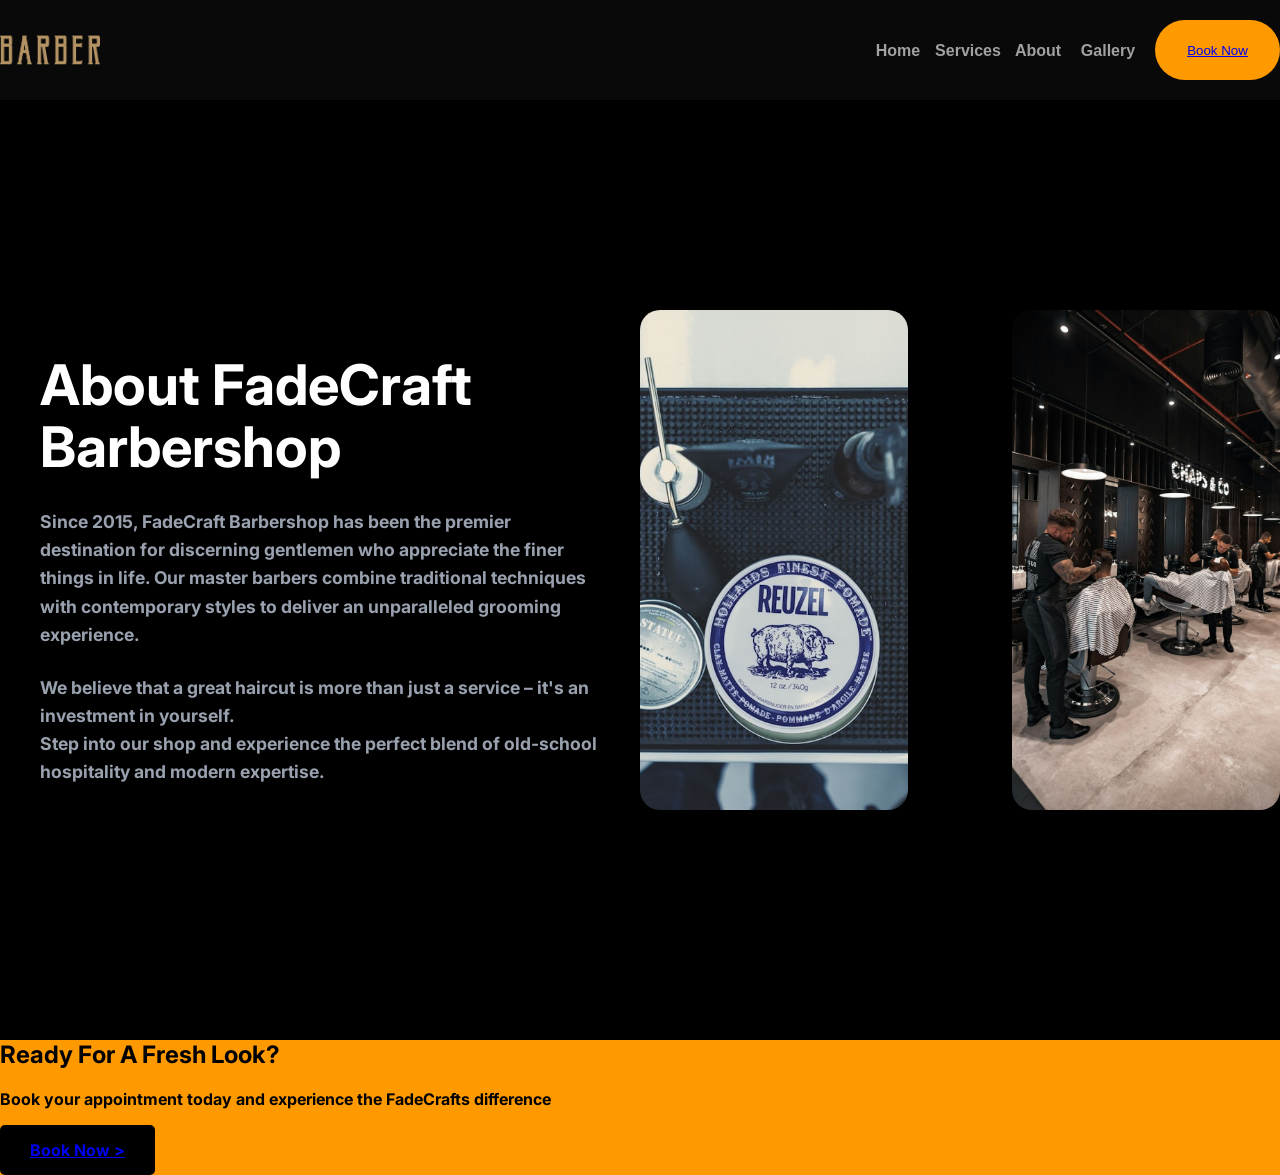
==== Assets/About us.html @ 723d3716 "finalgallerystyles" ====
<!doctype html>
<html lang="en">
  <head>
    <meta charset="UTF-8" />
    <meta name="viewport" content="width=device-width, initial-scale=1.0" />
    <title>About Us</title>
    <link rel="preconnect" href="https://fonts.googleapis.com" />
    <link rel="preconnect" href="https://fonts.gstatic.com" crossorigin />
    <link
      href="https://fonts.googleapis.com/css2?family=Inter:ital,opsz,wght@0,14..32,100..900;1,14..32,100..900&display=swap"
      rel="stylesheet"
    />
    <link rel="stylesheet" href="styles/Aboutus.css" />
    <link rel="stylesheet" href="styles/navstyles.css" />
  </head>
  <body>
    <div class="site-nav">
      <div class="left-column">
        <div class="logo">
          <img src="images/logo/logo-header.png" alt="logo" />
        </div>
      </div>
      <div class="center-column"></div>
      <div class="right-column">
        <div class="links__wrapper">
          <div class="nav-link"><a href="index.html">Home</a></div>
          <div class="nav-link"><a href="service.html">Services</a></div>
          <div class="nav-link"><a href="About us.html">About</a></div>
          <div class="nav-link"><a href="Gallery.html">Gallery</a></div>
        </div>
        <div class="contact-button">
          <div class="nav-link">
            <button><a href="contact us.html">Book Now</a></button>
          </div>
        </div>
      </div>
    </div>
      <section class="about-hero">
        <div class="container">
          <div class="about-text">
              <h2>About FadeCraft Barbershop</h2>
            <p>
              Since 2015, FadeCraft Barbershop has been the premier destination
              for discerning gentlemen who appreciate the finer things in
              life.
              Our master barbers combine traditional techniques with
              contemporary styles to deliver an unparalleled grooming
              experience.
            </p>
            <p class="two">
              We believe that a great haircut is more than just a service – it's
              an investment in yourself.<br />
              Step into our shop and experience the perfect blend of old-school
              hospitality and modern expertise.
            </p>
          </div>
          <div class="about-images">
            <div class="image-wrapper offset-up">
                <img
                  src="images/about/photo-1656921350153-b6389adaad57.jpg"
                  alt="photo"
                />
              </div>
              <div class="image-wrapper offset-down">
                <img
                  src="images/about/photo-1759134198561-e2041049419c.jpg"
                  alt="photo"
                />
              </div>
            </div>
          </div>
      </section>
      <section class="secondary">
        <div class="h2">
          <h2 class="seco">Ready For A Fresh Look?</h2>
        </div>
        <div class="answer">
          <p>
            Book your appointment today and experience the FadeCrafts difference
          </p>
        </div>
        <div class="button">
          <a href="contact us.html">Book Now ></a>
        </div>
      </section>
    </div>
  </body>
</html>
---- Assets/styles/Aboutus.css ----
body {
  font-family: "Inter", sans-serif;
  font-optical-sizing: auto;
  font-weight: 700;
  font-style: normal;
  background-color: #000;
}
.about-hero{
  background-color: #000;
  padding: 100px 0;
  color: #fff;
  min-height: 80vh;
  display: flex;
  align-items: center;
}
.container{
  max-width: 1200px;
  margin: 0 auto;
  display: grid;
  grid-template-columns: 1fr 1fr;
  gap: 80px;
  padding: 0 40px;
  align-items: center;
}
.about-text h2{
  font-size: 3.5rem;
  line-height: 1.1;
  margin-bottom: 30px;
  color: #fff;
  text-transform: capitalize;
}
.about-text p {
  color: #99a1af;
  font-size: 1.1rem;
  line-height: 1.6;
  margin-bottom: 25px;
  text-align: left;
}
.about-images{
  display: flex;
  gap: 24px;
  align-items: center;
}
.image-wrapper{
  flex: 1;
  border-radius: 20px;
  overflow: hidden;
}
.image-wrapper img{
  width: 100%;
  height: 500px;
  object-fit: cover;
  display: block;
}
.offset-up{
  transform: translate(-40px);
}
.offset-down{
  transform: translate(40px);
}
.button {
  background-color: #000;
  color: #fff;
  padding: 15px 30px;
  text-decoration: none;
  font-weight: bold;
  border-radius: 5px;
  display: inline-block;
}
.secondary{
  background-color: #fe9a00;
  width: 100;
}
---- Assets/styles/navstyles.css ----
:root {
  --site-nav-height: 100px;
  --nav-gap: 1rem;
  --banner-height: 48px;
  --banner-height-v2: 40px;
  --full-height-with-banner: calc(100dvh - var(--banner-height));
}
body {
  margin: 0;
  padding-top: calc(var(--site-nav-height)+var(--nav-gap));
  height: 100%;
}
.site-nav {
  position: relative;
  top: calc(var(--spacing) * 0);
  margin: 0;
  padding: 0;
  left: 0;
  right: 0;
  width: 100vw;
  height: var(--site-nav-height);
  z-index: 1000;
  border: 0 solid;
  border-color: #fe9a00;
  border-bottom-style: var(--tw-border-style);
  border-bottom-width: 1px;
  z-index: 50;
  box-shadow: none;
  background-color: #090909;
  display: flex;
  align-items: center;
  justify-content: space-between;
  box-sizing: border-box;
}
.left-column {
  display: flex;
  align-items: center;
  gap: 8px;
}
.left-column > .logo img {
  width: 100px;
  height: auto;
  display: flex;
  align-items: flex-start;
  justify-content: flex-start;
  gap: 8px;
  max-width: 100%;
}
.site-nav > .center-column {
  display: flex;
  flex-direction: column;
  justify-content: center;
  align-items: center;
  gap: 20px;
  flex: 1;
}
.right-column {
  display: flex;
  align-items: center;
  justify-content: space-between;
  gap: 12px;
}
.right-column > .links__wrapper {
  display: flex;
  align-items: center;
  justify-content: space-between;
}
.links__wrapper > .nav-link {
  width: 70px;
  text-align: center;
}
.links__wrapper > .nav-link a {
  font-family: "Ubuntu Condensed", sans-serif;
  transition: 0.5s;
  text-decoration: none;
  color: #a1a1a1;
}
.links__wrapper > .nav-link a:hover {
  color: #cea135;
  letter-spacing: 2px;
}
.contact-button {
  display: flex;
  align-items: flex-end;
}
button {
  width: 125px;
  height: 60px;
  border: none;
  border-radius: 30px;
  font-family: "Ubuntu Condensed", sans-serif;
  transition: 0.5s;
  gap: 12px;
  background-color: oklch(76.9% 0.188 70.08);
  color: #090909;
  text-decoration: none;
}
button:hover {
  background-color: #cea135;
  color: #a1a1a1;
}
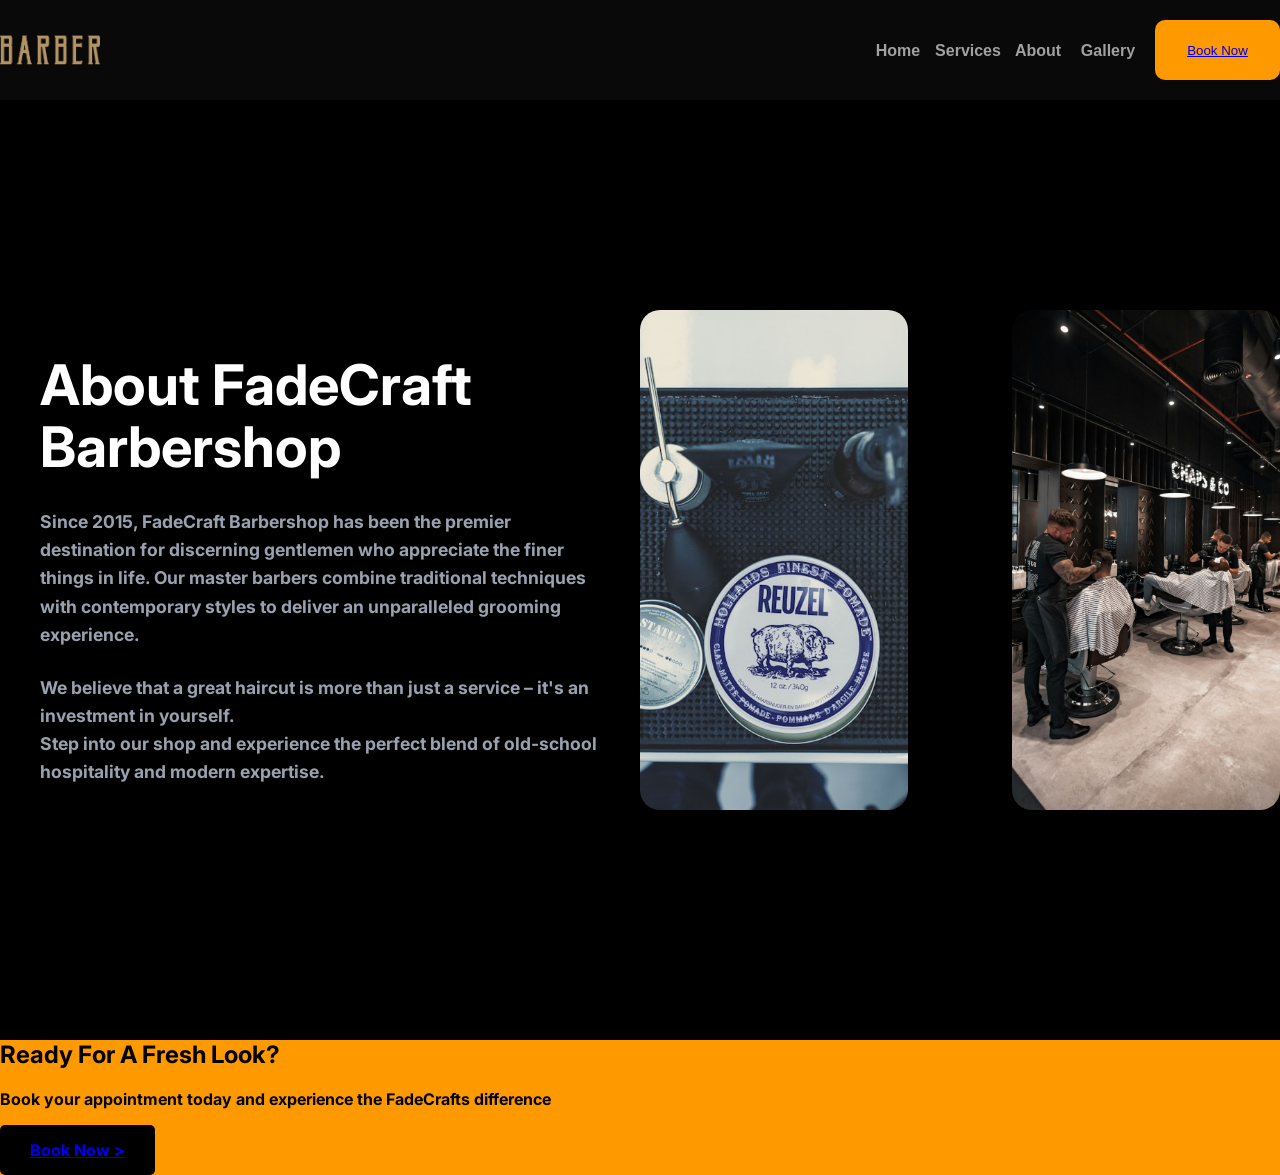
==== commit 889570e4: "contactsstyles3" ====
--- a/Assets/About us.html
+++ b/Assets/About us.html
@@ -30,7 +30,7 @@
         </div>
         <div class="contact-button">
           <div class="nav-link">
-            <button><a href="contact us.html">Book Now</a></button>
+             <button class="btn"><a href="contact us.html">Book Now</a></button>
           </div>
         </div>
       </div>
--- a/Assets/styles/navstyles.css
+++ b/Assets/styles/navstyles.css
@@ -83,11 +83,11 @@
   display: flex;
   align-items: flex-end;
 }
-button {
+.btn {
   width: 125px;
   height: 60px;
   border: none;
-  border-radius: 30px;
+  border-radius: 10px;
   font-family: "Ubuntu Condensed", sans-serif;
   transition: 0.5s;
   gap: 12px;
@@ -95,7 +95,7 @@
   color: #090909;
   text-decoration: none;
 }
-button:hover {
+.btn:hover {
   background-color: #cea135;
   color: #a1a1a1;
 }
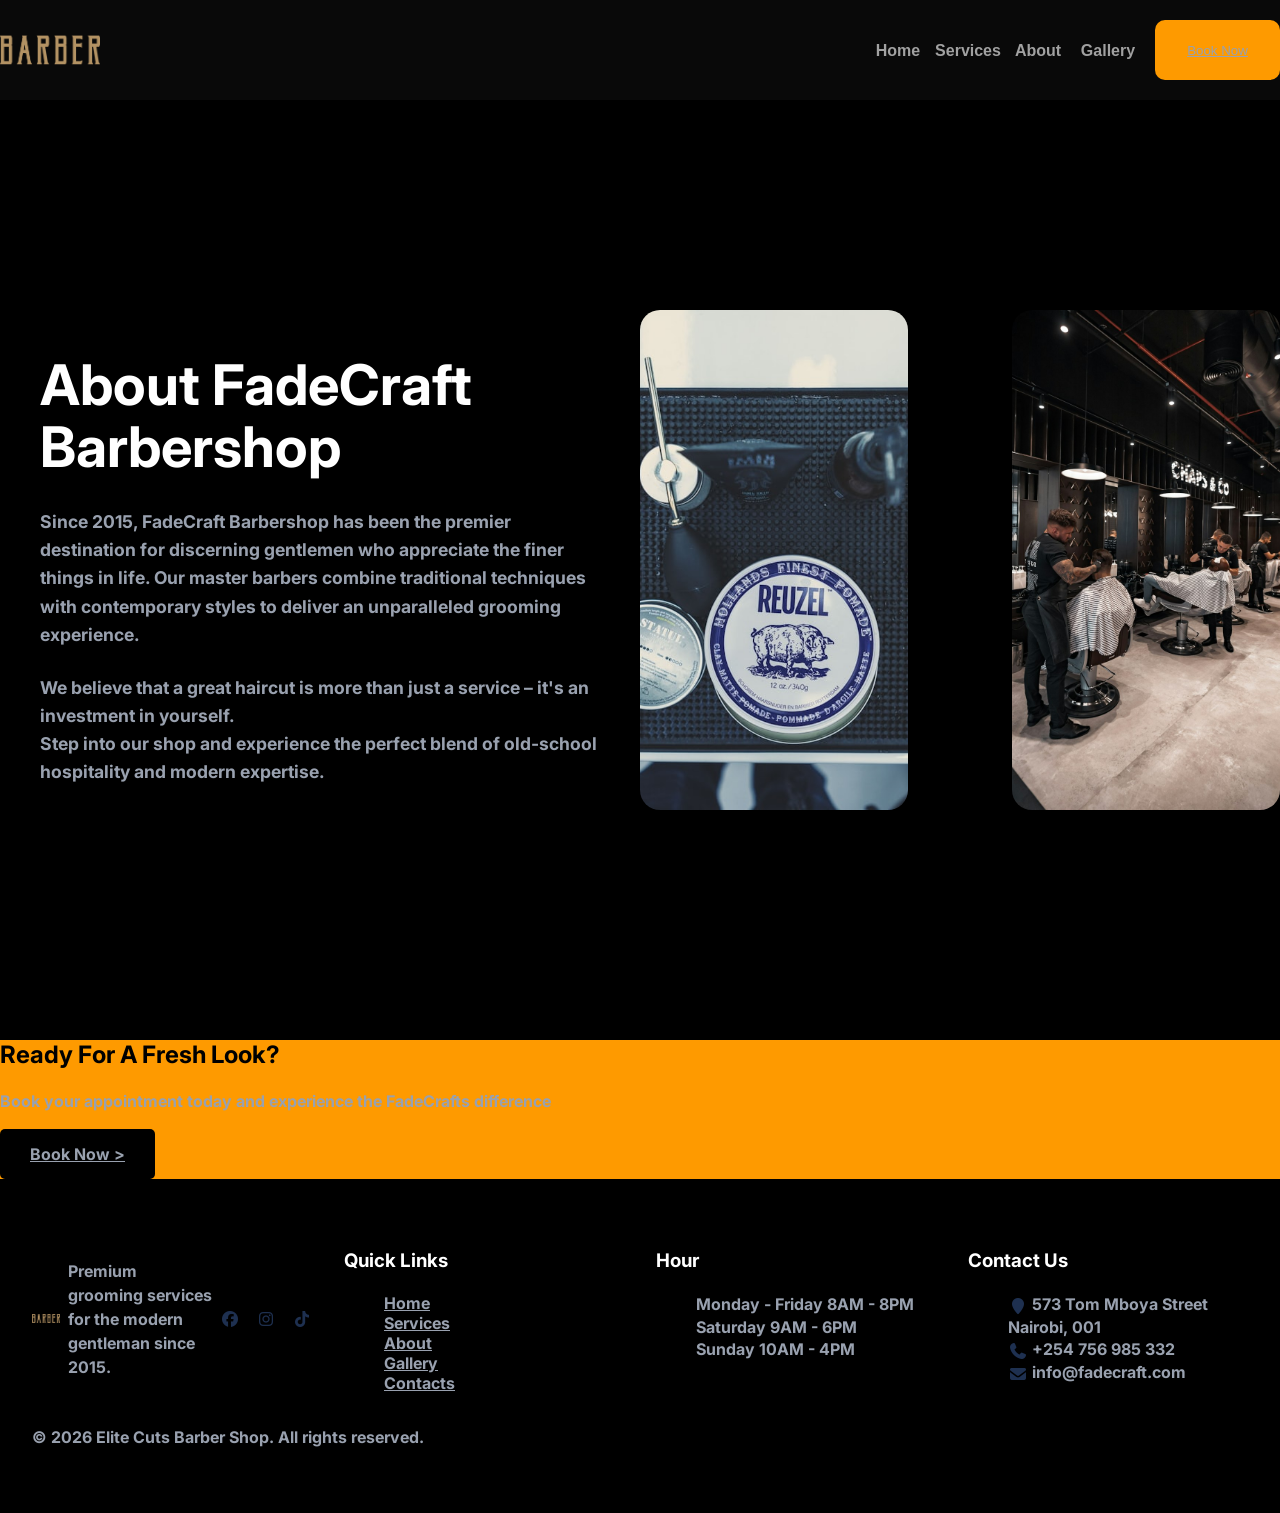
==== commit ba76a066: "footer1" ====
--- a/Assets/About us.html
+++ b/Assets/About us.html
@@ -12,6 +12,7 @@
     />
     <link rel="stylesheet" href="styles/Aboutus.css" />
     <link rel="stylesheet" href="styles/navstyles.css" />
+    <link rel="stylesheet" href="styles/footer.css">
   </head>
   <body>
     <div class="site-nav">
@@ -84,5 +85,81 @@
         </div>
       </section>
     </div>
+    <footer>
+      <div class="content">
+        <div class="grid-col">
+          <div class="left-column">
+            <div class="logo">
+              <img src="images/logo/logo-header.png" alt="logo" />
+            </div>
+            <p>
+              Premium grooming services for the modern gentleman since 2015.
+            </p>
+            <div class="icons">
+              <a href="#">
+                <img src="images/icons/facebook-brands-solid.png" alt="" />
+              </a>
+              <a href="#">
+                <img src="images/icons/instagram-brands-solid.png" alt="" />
+              </a>
+              <a href="#">
+                <img src="images/icons/tiktok-brands-solid.png" alt="" />
+              </a>
+            </div>
+          </div>
+          <div class="links">
+            <h3>Quick Links</h3>
+            <ul>
+              <li><a href="index.html">Home</a></li>
+              <li><a href="service.html">Services</a></li>
+              <li><a href="About us.html">About</a></li>
+              <li><a href="Gallery.html">Gallery</a></li>
+              <li><a href="contact us.html">Contacts</a></li>
+            </ul>
+          </div>
+          <div class="hours">
+            <h3>Hour</h3>
+            <ul>
+              <li>
+                <span class="one">Monday - Friday</span>
+                <span class="two">8AM - 8PM</span>
+              </li>
+              <li>
+                <span class="one">Saturday</span>
+                <span class="two">9AM - 6PM</span>
+              </li>
+              <li>
+                <span class="one">Sunday</span>
+                <span class="two">10AM - 4PM</span>
+              </li>
+            </ul>
+          </div>
+          <div class="contact">
+            <h3>Contact Us</h3>
+            <ul>
+              <li>
+                <img class="pic" src="images/icons/location-pin-solid.png" alt="" />
+                <span>
+                   573 Tom Mboya Street
+                  <br />
+                  Nairobi, 001
+                </span>
+              </li>
+              <li>
+                <img class="pic" src="images/icons/phone-solid.png" alt="" />
+                <span>+254 756 985 332</span>
+              </li>
+              <li>
+                <img class="pic" src="images/icons/envelope-solid.png" alt="" />
+                <span>info@fadecraft.com</span>
+              </li>
+            </ul>
+          </div>
+        </div>
+        <div class="border">
+          <p>© 2026 Elite Cuts Barber Shop. All rights reserved.</p>
+        </div>
+      </div>
+    </footer>
   </body>
 </html>
--- a/Assets/styles/footer.css
+++ b/Assets/styles/footer.css
@@ -0,0 +1,93 @@
+footer {
+  background-color: #000;
+  border-top-style: solid;
+  border-top-width: 1px;
+}
+.content {
+  padding-inline: 32px;
+  padding-block: 48px;
+  max-width: 1280px;
+  margin-inline: auto;
+}
+.grid-col {
+  grid-template-columns: repeat(4, 1fr);
+  gap: 32px;
+  display: grid;
+}
+p {
+  color: #99a1af;
+  line-height: 1.5;
+}
+.icons {
+  gap: 16px;
+  display: flex;
+}
+a {
+  color: #99a1af;
+  transition-property:
+    color, background-color, border-color, outline-color, text-decoration-color,
+    fill, stroke, --tw-gradient-from, --tw-gradient-via, --tw-gradient-to;
+  transition-timing-function: cubic-bezier(0.4, 0, 0.2, 1);
+  transition-duration: 150ms;  
+}
+a :hover{
+    color: #fe9a00;
+}
+img {
+  width: 20px;
+  height: 20px;
+  vertical-align: middle;
+  fill: none;
+  stroke: currentColor;
+  stroke-width: 2;
+  stroke-linecap: round;
+  stroke-linejoin: round;
+  overflow-clip-margin: content-box;
+  overflow: hidden;
+  color: #99a1af;
+}
+h3 {
+  color: #fff;
+  margin-bottom: 16px;
+  line-height: 1.5;
+  margin-block-start: 1em;
+  margin-block-end: 1em;
+  margin-inline-start: 0px;
+  margin-inline-end: 0px;
+}
+ul {
+  list-style: none;
+  margin-block-start: 1em;
+  margin-block-end: 1em;
+  padding-inline-start: 40px;
+}
+li {
+  display: list-item;
+}
+span .one{
+    color: #99a1af;
+    line-height: 1.4;
+}
+span .two{
+    color: #fff;
+    line-height: 1.4;
+}
+img .pic{
+    color: #fe9a00;
+    flex-shrink: 0;
+    width: 20px;
+    height: 20px;
+    vertical-align: middle;
+    fill: none;
+    stroke: currentColor;
+    stroke-width: 2;
+    stroke-linecap: round;
+    stroke-linejoin: round;
+    overflow-clip-margin: content-box;
+    overflow: hidden;
+    line-height: 1.4; 
+}
+span{
+    color: #99a1af;
+    line-height: 1.4;
+}
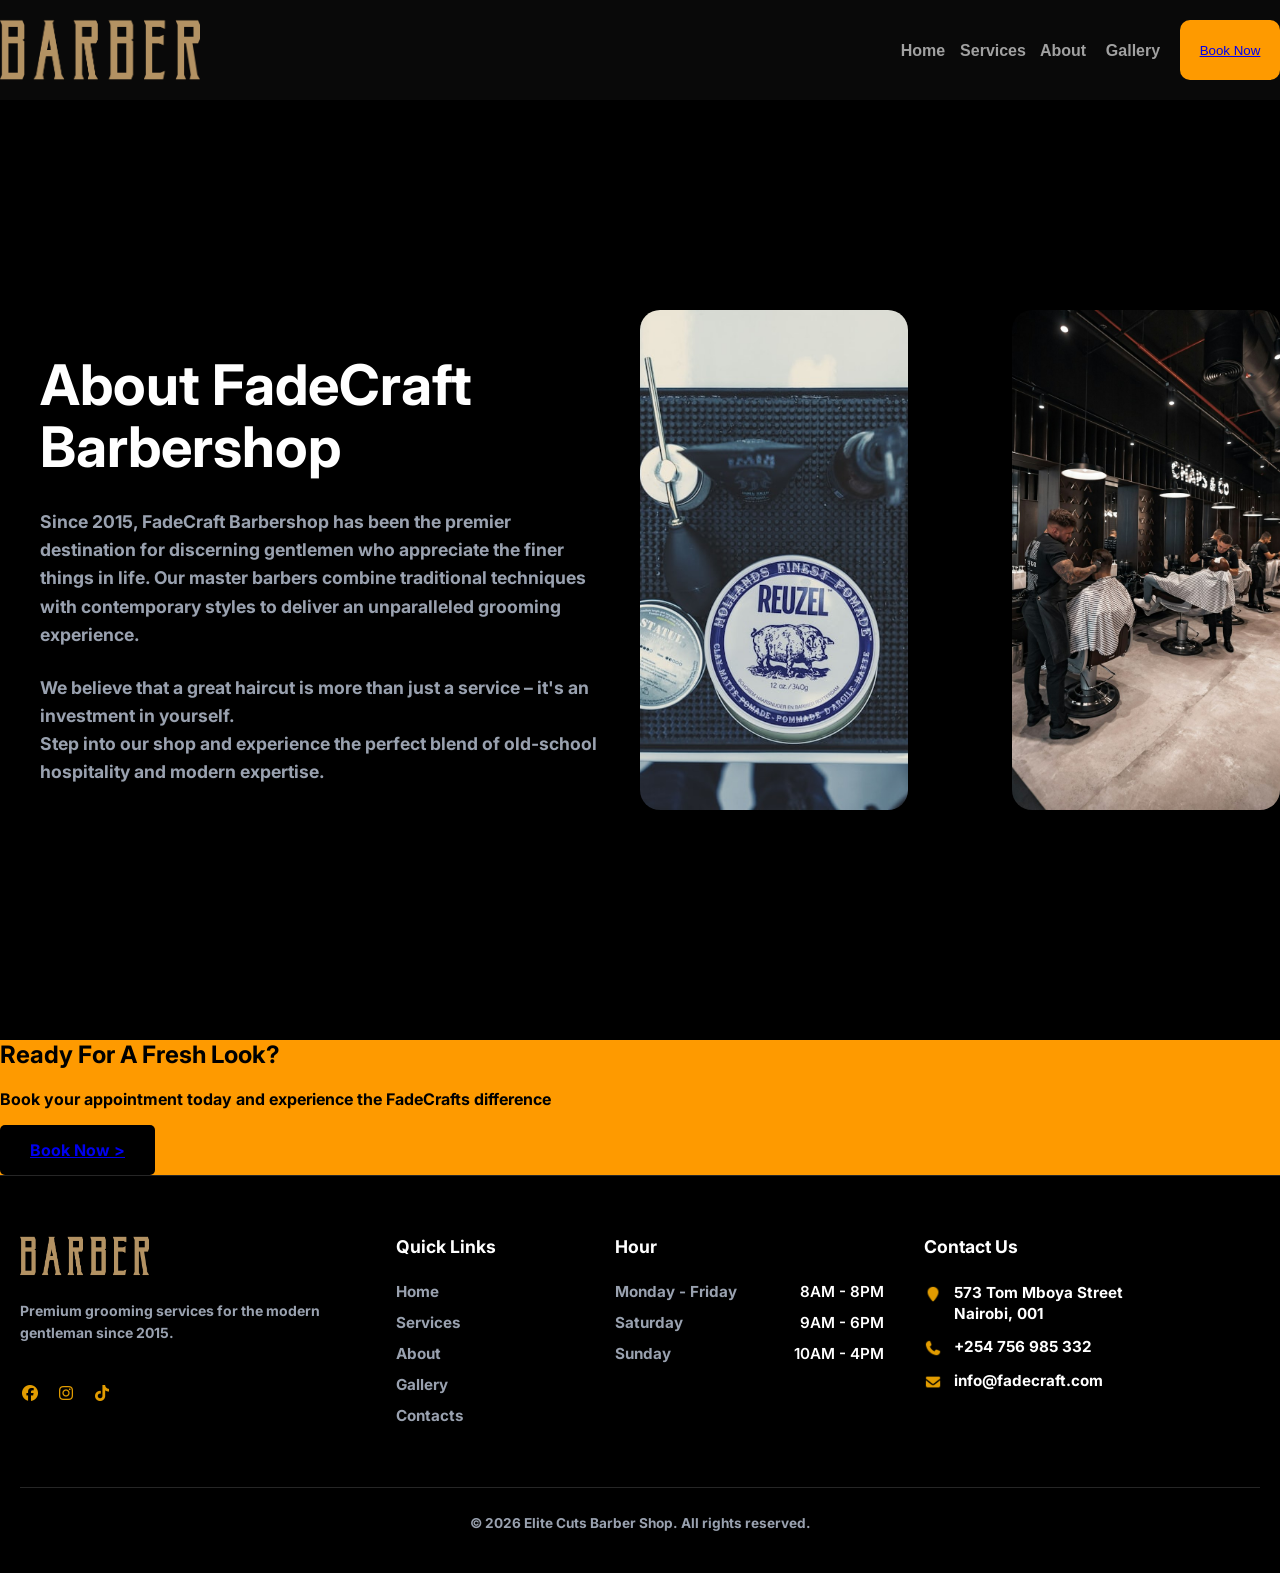
==== commit a94957f3: "finaltouches1" ====
--- a/Assets/About us.html
+++ b/Assets/About us.html
@@ -13,6 +13,7 @@
     <link rel="stylesheet" href="styles/Aboutus.css" />
     <link rel="stylesheet" href="styles/navstyles.css" />
     <link rel="stylesheet" href="styles/footer.css">
+    <link rel="stylesheet" href="styles/responsiveness.css">
   </head>
   <body>
     <div class="site-nav">
@@ -86,80 +87,73 @@
       </section>
     </div>
     <footer>
-      <div class="content">
-        <div class="grid-col">
-          <div class="left-column">
-            <div class="logo">
-              <img src="images/logo/logo-header.png" alt="logo" />
-            </div>
-            <p>
-              Premium grooming services for the modern gentleman since 2015.
-            </p>
-            <div class="icons">
-              <a href="#">
-                <img src="images/icons/facebook-brands-solid.png" alt="" />
-              </a>
-              <a href="#">
-                <img src="images/icons/instagram-brands-solid.png" alt="" />
-              </a>
-              <a href="#">
-                <img src="images/icons/tiktok-brands-solid.png" alt="" />
-              </a>
-            </div>
-          </div>
-          <div class="links">
-            <h3>Quick Links</h3>
-            <ul>
-              <li><a href="index.html">Home</a></li>
-              <li><a href="service.html">Services</a></li>
-              <li><a href="About us.html">About</a></li>
-              <li><a href="Gallery.html">Gallery</a></li>
-              <li><a href="contact us.html">Contacts</a></li>
-            </ul>
-          </div>
-          <div class="hours">
-            <h3>Hour</h3>
-            <ul>
-              <li>
-                <span class="one">Monday - Friday</span>
-                <span class="two">8AM - 8PM</span>
-              </li>
-              <li>
-                <span class="one">Saturday</span>
-                <span class="two">9AM - 6PM</span>
-              </li>
-              <li>
-                <span class="one">Sunday</span>
-                <span class="two">10AM - 4PM</span>
-              </li>
-            </ul>
-          </div>
-          <div class="contact">
-            <h3>Contact Us</h3>
-            <ul>
-              <li>
-                <img class="pic" src="images/icons/location-pin-solid.png" alt="" />
-                <span>
-                   573 Tom Mboya Street
-                  <br />
-                  Nairobi, 001
-                </span>
-              </li>
-              <li>
-                <img class="pic" src="images/icons/phone-solid.png" alt="" />
-                <span>+254 756 985 332</span>
-              </li>
-              <li>
-                <img class="pic" src="images/icons/envelope-solid.png" alt="" />
-                <span>info@fadecraft.com</span>
-              </li>
-            </ul>
-          </div>
+  <div class="footer-wrapper">
+    <div class="grid-col">
+      <div class="footer-brand">
+        <div class="logo">
+          <img src="images/logo/logo-header.png" alt="logo" />
         </div>
-        <div class="border">
-          <p>© 2026 Elite Cuts Barber Shop. All rights reserved.</p>
+        <p class="footer-slogan">
+          Premium grooming services for the modern gentleman since 2015.
+        </p>
+        <div class="icons">
+          <a href="#"><img src="images/icons/facebook-brands-solid.png" alt="" /></a>
+          <a href="#"><img src="images/icons/instagram-brands-solid.png" alt="" /></a>
+          <a href="#"><img src="images/icons/tiktok-brands-solid.png" alt="" /></a>
         </div>
       </div>
-    </footer>
+
+      <div class="links">
+        <h3>Quick Links</h3>
+        <ul>
+          <li><a href="index.html">Home</a></li>
+          <li><a href="service.html">Services</a></li>
+          <li><a href="About us.html">About</a></li>
+          <li><a href="Gallery.html">Gallery</a></li>
+          <li><a href="contact us.html">Contacts</a></li>
+        </ul>
+      </div>
+
+      <div class="hours">
+        <h3>Hour</h3>
+        <ul>
+          <li>
+            <span class="one">Monday - Friday</span>
+            <span class="two">8AM - 8PM</span>
+          </li>
+          <li>
+            <span class="one">Saturday</span>
+            <span class="two">9AM - 6PM</span>
+          </li>
+          <li>
+            <span class="one">Sunday</span>
+            <span class="two">10AM - 4PM</span>
+          </li>
+        </ul>
+      </div>
+
+      <div class="contact">
+        <h3>Contact Us</h3>
+        <ul>
+          <li>
+            <img class="pic" src="images/icons/location-pin-solid.png" alt="" />
+            <span>573 Tom Mboya Street<br />Nairobi, 001</span>
+          </li>
+          <li>
+            <img class="pic" src="images/icons/phone-solid.png" alt="" />
+            <span>+254 756 985 332</span>
+          </li>
+          <li>
+            <img class="pic" src="images/icons/envelope-solid.png" alt="" />
+            <span>info@fadecraft.com</span>
+          </li>
+        </ul>
+      </div>
+    </div>
+    <div class="border">
+      <p>© 2026 Elite Cuts Barber Shop. All rights reserved.</p>
+    </div>
+  </div>
+</footer>
   </body>
 </html>
--- a/Assets/styles/Aboutus.css
+++ b/Assets/styles/Aboutus.css
@@ -14,7 +14,7 @@
   align-items: center;
 }
 .container{
-  max-width: 1200px;
+  max-width: 100%;
   margin: 0 auto;
   display: grid;
   grid-template-columns: 1fr 1fr;
@@ -69,5 +69,22 @@
 }
 .secondary{
   background-color: #fe9a00;
-  width: 100;
+  width: 100%;
+}
+@media (max-width: 1024px) {
+  h3, article, .section {
+    width: 100%;
+    max-width: 100%;
+    grid-template-columns: 1fr;
+  }
+
+  .container {
+    grid-template-columns: 1fr;
+    gap: 40px;
+    padding: 0 20px;
+  }
+  
+  .about-text h2 {
+    font-size: 2.5rem; /* Shrink large text for mobile */
+  }
 }
--- a/Assets/styles/navstyles.css
+++ b/Assets/styles/navstyles.css
@@ -38,7 +38,7 @@
   gap: 8px;
 }
 .left-column > .logo img {
-  width: 100px;
+  width: 200px;
   height: auto;
   display: flex;
   align-items: flex-start;
@@ -84,7 +84,7 @@
   align-items: flex-end;
 }
 .btn {
-  width: 125px;
+  width: 100px;
   height: 60px;
   border: none;
   border-radius: 10px;
@@ -97,5 +97,18 @@
 }
 .btn:hover {
   background-color: #cea135;
-  color: #a1a1a1;
 }
+@media (max-width: 768px) {
+  .site-nav {
+    height: auto;
+    padding: 20px;
+    flex-direction: column;
+    gap: 15px;
+  }
+
+  .right-column > .links__wrapper {
+    flex-wrap: wrap;
+    justify-content: center;
+    gap: 10px;
+  }
+}
--- a/Assets/styles/footer.css
+++ b/Assets/styles/footer.css
@@ -1,93 +1,165 @@
 footer {
   background-color: #000;
-  border-top-style: solid;
-  border-top-width: 1px;
-}
-.content {
-  padding-inline: 32px;
-  padding-block: 48px;
-  max-width: 1280px;
-  margin-inline: auto;
-}
-.grid-col {
-  grid-template-columns: repeat(4, 1fr);
-  gap: 32px;
-  display: grid;
-}
-p {
-  color: #99a1af;
-  line-height: 1.5;
-}
-.icons {
-  gap: 16px;
-  display: flex;
-}
-a {
-  color: #99a1af;
-  transition-property:
-    color, background-color, border-color, outline-color, text-decoration-color,
-    fill, stroke, --tw-gradient-from, --tw-gradient-via, --tw-gradient-to;
-  transition-timing-function: cubic-bezier(0.4, 0, 0.2, 1);
-  transition-duration: 150ms;  
-}
-a :hover{
-    color: #fe9a00;
-}
-img {
-  width: 20px;
-  height: 20px;
-  vertical-align: middle;
-  fill: none;
-  stroke: currentColor;
-  stroke-width: 2;
-  stroke-linecap: round;
-  stroke-linejoin: round;
-  overflow-clip-margin: content-box;
-  overflow: hidden;
+  padding: 60px 0 30px 0;
+  border-top: 1px solid #262626;
+  width: 100%;
   color: #99a1af;
 }
-h3 {
+
+.footer-wrapper {
+  max-width: 100%;
+  margin: 0 auto;
+  padding: 0 20px;
+}
+
+.grid-col {
+  display: grid;
+  grid-template-columns: 1.5fr 0.8fr 1.2fr 1.5fr;
+  gap: 40px;
+  align-items: start;
+  text-align: left;
+}
+
+
+.footer-brand {
+  display: flex;
+  flex-direction: column;
+  gap: 20px;
+}
+
+
+footer p {
+  color: #99a1af;
+  font-size: 14px;
+  text-align: left; /* Forces left alignment in footer */
+  margin: 0 0 8px 0;
+  line-height: 1.6;
+}
+
+.logo img {
+  height: 40px;
+  width: auto;
+  box-sizing: border-box;
+}
+
+.icons {
+  display: flex;
+  gap: 16px;
+  margin-top: 10px;
+  width: auto;
+  height: auto;
+}
+
+.icons img {
+  width: 20px; 
+  height: 20px;
+  filter: invert(67%) sepia(91%) saturate(2200%) hue-rotate(10deg);
+}
+
+footer h3 {
+  all: unset;
+  display: block;
+  width: auto;
   color: #fff;
-  margin-bottom: 16px;
-  line-height: 1.5;
-  margin-block-start: 1em;
-  margin-block-end: 1em;
-  margin-inline-start: 0px;
-  margin-inline-end: 0px;
+  font-size: 1.1rem;
+  font-weight: 700;
+  margin-bottom: 25px;
+  font-family: 'Inter', sans-serif;
 }
-ul {
+
+footer ul {
   list-style: none;
-  margin-block-start: 1em;
-  margin-block-end: 1em;
-  padding-inline-start: 40px;
+  padding: 0;
+  margin: 0;
 }
-li {
-  display: list-item;
+
+footer li {
+  display: flex;
+  align-items: center;
+  margin-bottom: 12px;
+  font-size: 0.95rem;
 }
-span .one{
-    color: #99a1af;
-    line-height: 1.4;
+footer-slogan{
+  color: #99a1af;
+  font-size: 14px;
+  line-height: 1.6;
+  margin: 0;
 }
-span .two{
-    color: #fff;
-    line-height: 1.4;
+
+footer a {
+  color: #99a1af;
+  text-decoration: none;
+  transition: color 0.3s;
 }
-img .pic{
-    color: #fe9a00;
-    flex-shrink: 0;
-    width: 20px;
-    height: 20px;
-    vertical-align: middle;
-    fill: none;
-    stroke: currentColor;
-    stroke-width: 2;
-    stroke-linecap: round;
-    stroke-linejoin: round;
-    overflow-clip-margin: content-box;
-    overflow: hidden;
-    line-height: 1.4; 
+
+footer a:hover {
+  color: #fe9a00;
 }
-span{
-    color: #99a1af;
-    line-height: 1.4;
+
+.hours li {
+  justify-content: space-between;
+  width: 100%;
+}
+
+span.one {
+  color: #99a1af;
+}
+
+span.two {
+  color: #fff;
+  font-weight: 600;
+}
+
+.contact li {
+  align-items: flex-start;
+  gap: 12px;
+}
+
+.contact .pic {
+  width: 18px;
+  height: 18px;
+  margin-top: 3px;
+  filter: invert(67%) sepia(91%) saturate(2200%) hue-rotate(10deg);
+}
+
+.contact span {
+  text-align: left;
+  line-height: 1.4;
+  color: #fff;
+}
+
+.border {
+  margin-top: 50px;
+  padding-top: 25px;
+  border-top: 1px solid #262626;
+  text-align: center;
+}
+
+.border p {
+  text-align: center;
+  font-size: 0.85rem;
+  color: #99a1af;
+}
+@media (max-width: 992px) {
+  .grid-col {
+    grid-template-columns: 1fr 1fr; /* 2 columns for tablets */
+    gap: 30px;
+  }
+}
+
+@media (max-width: 600px) {
+  .grid-col {
+    grid-template-columns: 1fr; /* 1 column for phones */
+    text-align: center;
+  }
+
+  .footer-brand, .hours li, .contact li {
+    justify-content: center;
+    align-items: center;
+  }
+
+  .hours li {
+    flex-direction: column;
+    gap: 5px;
+  }
 }
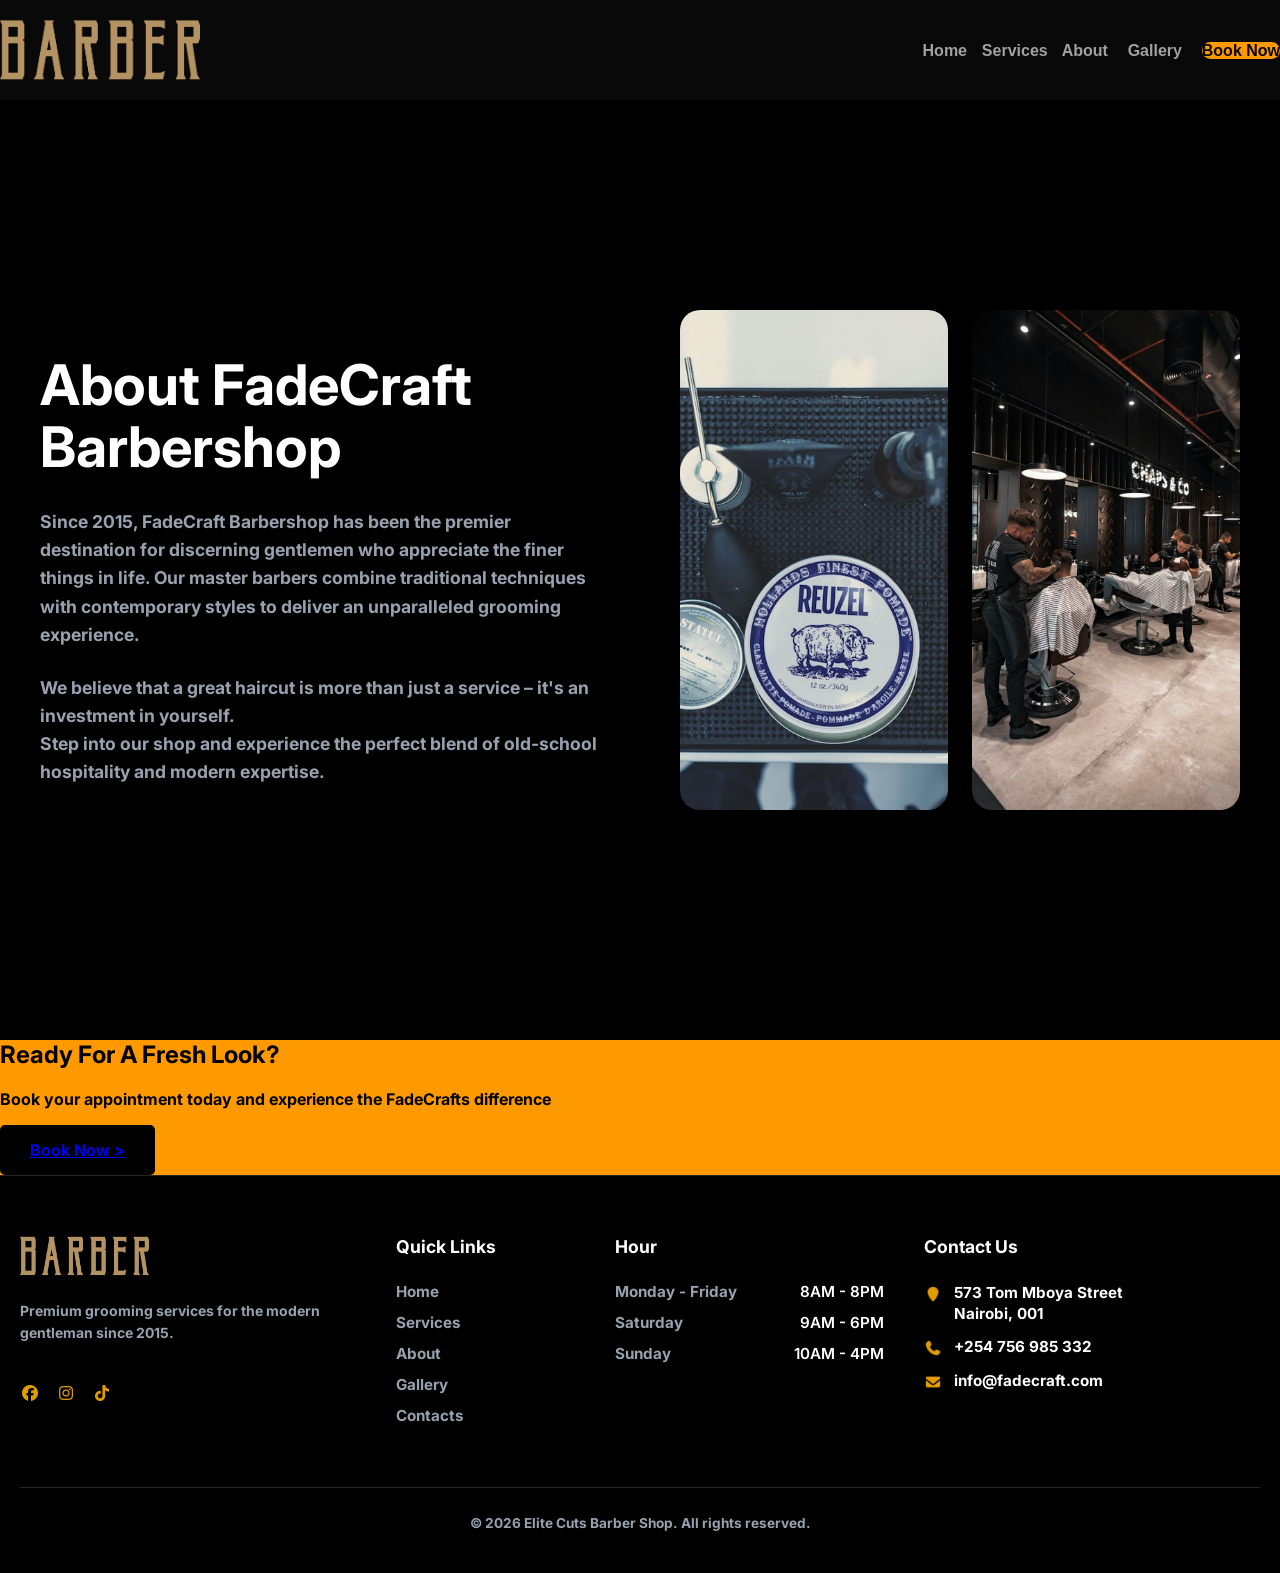
==== commit fdc033bb: "finalanimations" ====
--- a/Assets/About us.html
+++ b/Assets/About us.html
@@ -16,27 +16,8 @@
     <link rel="stylesheet" href="styles/responsiveness.css">
   </head>
   <body>
-    <div class="site-nav">
-      <div class="left-column">
-        <div class="logo">
-          <img src="images/logo/logo-header.png" alt="logo" />
-        </div>
-      </div>
-      <div class="center-column"></div>
-      <div class="right-column">
-        <div class="links__wrapper">
-          <div class="nav-link"><a href="index.html">Home</a></div>
-          <div class="nav-link"><a href="service.html">Services</a></div>
-          <div class="nav-link"><a href="About us.html">About</a></div>
-          <div class="nav-link"><a href="Gallery.html">Gallery</a></div>
-        </div>
-        <div class="contact-button">
-          <div class="nav-link">
-             <button class="btn"><a href="contact us.html">Book Now</a></button>
-          </div>
-        </div>
-      </div>
-    </div>
+     <div id="nav-placeholder"></div>
+
       <section class="about-hero">
         <div class="container">
           <div class="about-text">
@@ -86,74 +67,9 @@
         </div>
       </section>
     </div>
-    <footer>
-  <div class="footer-wrapper">
-    <div class="grid-col">
-      <div class="footer-brand">
-        <div class="logo">
-          <img src="images/logo/logo-header.png" alt="logo" />
-        </div>
-        <p class="footer-slogan">
-          Premium grooming services for the modern gentleman since 2015.
-        </p>
-        <div class="icons">
-          <a href="#"><img src="images/icons/facebook-brands-solid.png" alt="" /></a>
-          <a href="#"><img src="images/icons/instagram-brands-solid.png" alt="" /></a>
-          <a href="#"><img src="images/icons/tiktok-brands-solid.png" alt="" /></a>
-        </div>
-      </div>
-
-      <div class="links">
-        <h3>Quick Links</h3>
-        <ul>
-          <li><a href="index.html">Home</a></li>
-          <li><a href="service.html">Services</a></li>
-          <li><a href="About us.html">About</a></li>
-          <li><a href="Gallery.html">Gallery</a></li>
-          <li><a href="contact us.html">Contacts</a></li>
-        </ul>
-      </div>
-
-      <div class="hours">
-        <h3>Hour</h3>
-        <ul>
-          <li>
-            <span class="one">Monday - Friday</span>
-            <span class="two">8AM - 8PM</span>
-          </li>
-          <li>
-            <span class="one">Saturday</span>
-            <span class="two">9AM - 6PM</span>
-          </li>
-          <li>
-            <span class="one">Sunday</span>
-            <span class="two">10AM - 4PM</span>
-          </li>
-        </ul>
-      </div>
-
-      <div class="contact">
-        <h3>Contact Us</h3>
-        <ul>
-          <li>
-            <img class="pic" src="images/icons/location-pin-solid.png" alt="" />
-            <span>573 Tom Mboya Street<br />Nairobi, 001</span>
-          </li>
-          <li>
-            <img class="pic" src="images/icons/phone-solid.png" alt="" />
-            <span>+254 756 985 332</span>
-          </li>
-          <li>
-            <img class="pic" src="images/icons/envelope-solid.png" alt="" />
-            <span>info@fadecraft.com</span>
-          </li>
-        </ul>
-      </div>
-    </div>
-    <div class="border">
-      <p>© 2026 Elite Cuts Barber Shop. All rights reserved.</p>
-    </div>
-  </div>
-</footer>
+    <div id="footer-placeholder"></div>
+    <script src="javaScript/animations.js"></script>
+    <script src="javaScript/about.js"></script>
+    <script src="javaScript/fetch.js"></script>
   </body>
 </html>
--- a/Assets/styles/Aboutus.css
+++ b/Assets/styles/Aboutus.css
@@ -45,6 +45,13 @@
   flex: 1;
   border-radius: 20px;
   overflow: hidden;
+  opacity: 0;
+  transform: translateY(40px);
+  transition: opacity 0.3s ease, transform 0.3s ease;
+}
+.image-wrapper.visible{
+  opacity: 1;
+  transform: translateY(0);
 }
 .image-wrapper img{
   width: 100%;
--- a/Assets/styles/navstyles.css
+++ b/Assets/styles/navstyles.css
@@ -6,6 +6,7 @@
   --full-height-with-banner: calc(100dvh - var(--banner-height));
 }
 body {
+  width: 100%;
   margin: 0;
   padding-top: calc(var(--site-nav-height)+var(--nav-gap));
   height: 100%;
@@ -84,7 +85,7 @@
   align-items: flex-end;
 }
 .btn {
-  width: 100px;
+  width: 100%;
   height: 60px;
   border: none;
   border-radius: 10px;
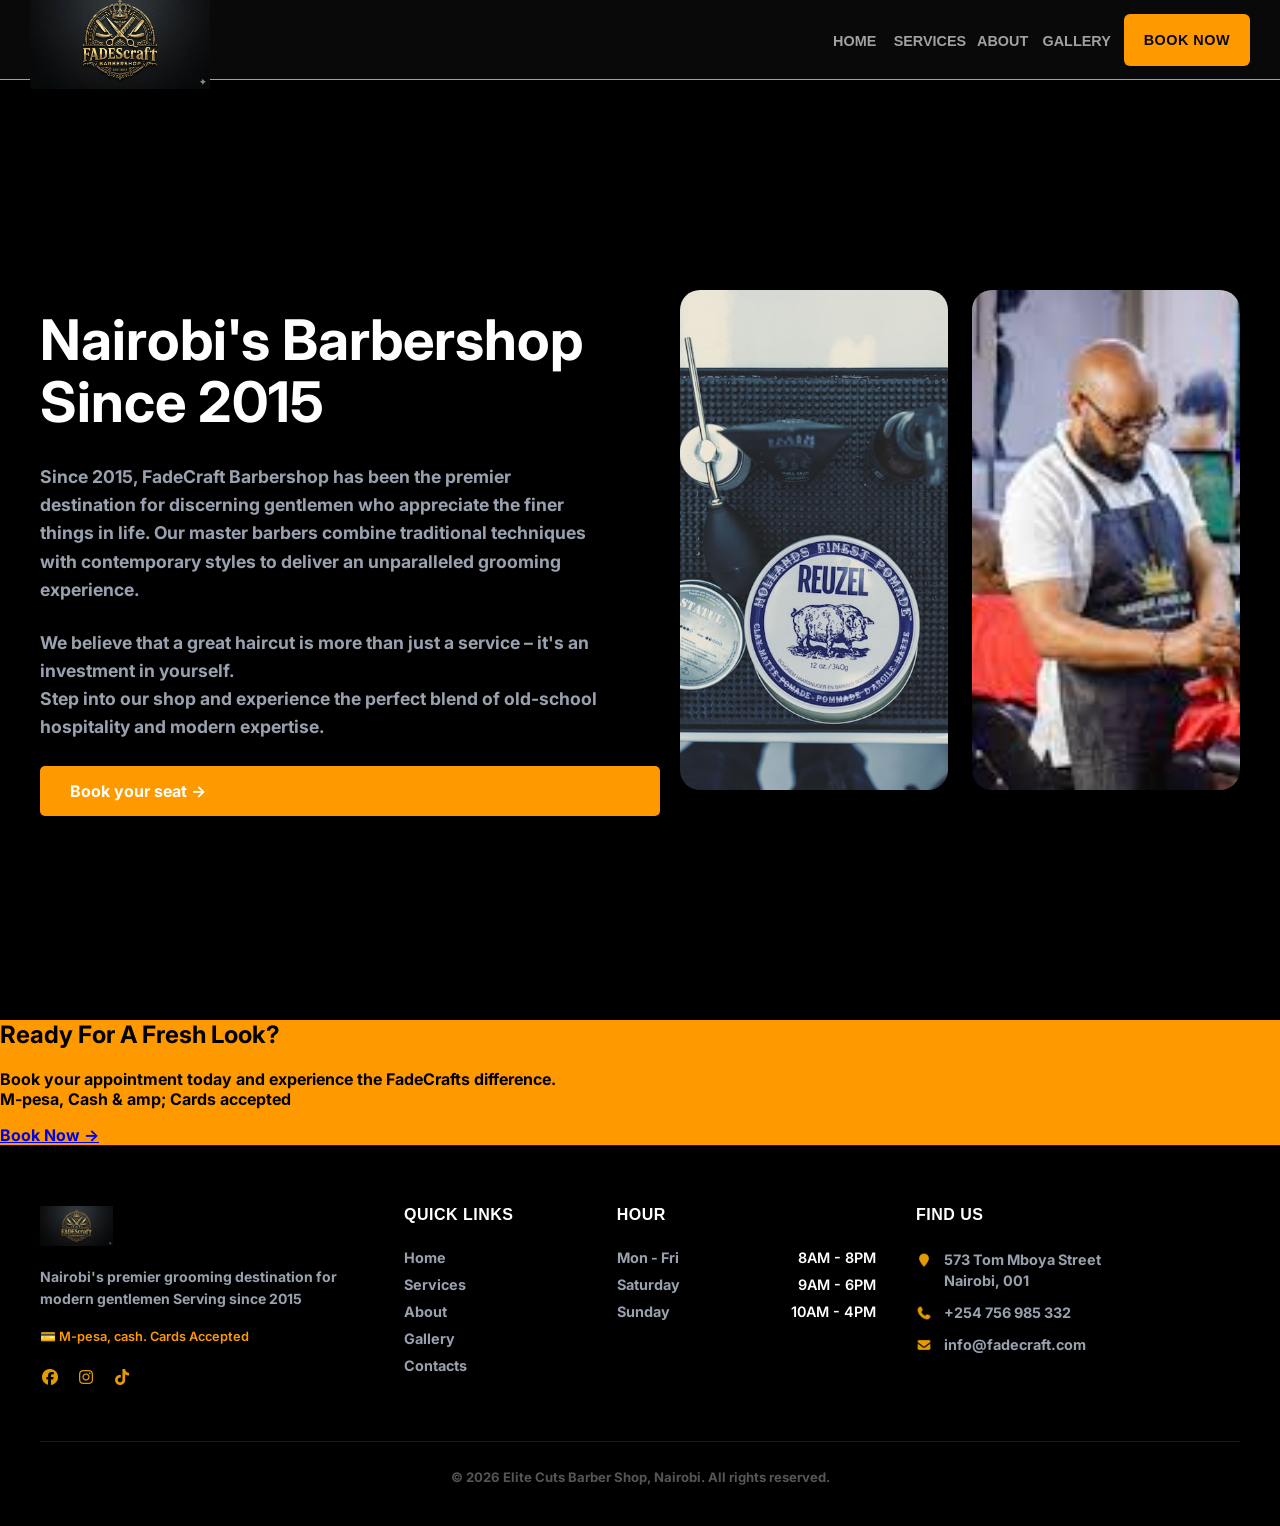
==== commit 3add643e: "Modified all html pages and admin,footer,nav and contacts css pages" ====
--- a/Assets/About us.html
+++ b/Assets/About us.html
@@ -3,7 +3,7 @@
   <head>
     <meta charset="UTF-8" />
     <meta name="viewport" content="width=device-width, initial-scale=1.0" />
-    <title>About Us</title>
+    <title>About Us - FadeCraft</title>
     <link rel="preconnect" href="https://fonts.googleapis.com" />
     <link rel="preconnect" href="https://fonts.gstatic.com" crossorigin />
     <link
@@ -21,7 +21,7 @@
       <section class="about-hero">
         <div class="container">
           <div class="about-text">
-              <h2>About FadeCraft Barbershop</h2>
+              <h2>Nairobi's Barbershop Since 2015</h2>
             <p>
               Since 2015, FadeCraft Barbershop has been the premier destination
               for discerning gentlemen who appreciate the finer things in
@@ -36,18 +36,19 @@
               Step into our shop and experience the perfect blend of old-school
               hospitality and modern expertise.
             </p>
+            <a href="contact us.html" class="button secondary"> Book your seat →</a>
           </div>
           <div class="about-images">
             <div class="image-wrapper offset-up">
                 <img
-                  src="images/about/photo-1656921350153-b6389adaad57.jpg"
-                  alt="photo"
+                  src="images/about/tools.jpg"
+                  alt="tools used"
                 />
               </div>
               <div class="image-wrapper offset-down">
                 <img
-                  src="images/about/photo-1759134198561-e2041049419c.jpg"
-                  alt="photo"
+                  src="images/about/barbersatwork.jpg"
+                  alt="inside FadeCraft"
                 />
               </div>
             </div>
@@ -59,11 +60,12 @@
         </div>
         <div class="answer">
           <p>
-            Book your appointment today and experience the FadeCrafts difference
+            Book your appointment today and experience the FadeCrafts difference.
+            <br/><span class="mpesa-inline">M-pesa, Cash & amp; Cards accepted</span>
           </p>
         </div>
-        <div class="button">
-          <a href="contact us.html">Book Now ></a>
+        <div class="button-wrap">
+          <a href="contact us.html" class="cta-btn">Book Now →</a>
         </div>
       </section>
     </div>
--- a/Assets/styles/navstyles.css
+++ b/Assets/styles/navstyles.css
@@ -1,32 +1,24 @@
 :root {
-  --site-nav-height: 100px;
+  --site-nav-height: 80px;
   --nav-gap: 1rem;
-  --banner-height: 48px;
-  --banner-height-v2: 40px;
-  --full-height-with-banner: calc(100dvh - var(--banner-height));
 }
 body {
   width: 100%;
   margin: 0;
-  padding-top: calc(var(--site-nav-height)+var(--nav-gap));
+  padding: 0;
   height: 100%;
 }
 .site-nav {
-  position: relative;
-  top: calc(var(--spacing) * 0);
+  position: sticky;
+  top: 0;
   margin: 0;
-  padding: 0;
+  padding: 0 30px;
   left: 0;
   right: 0;
-  width: 100vw;
+  width: 100%;
   height: var(--site-nav-height);
   z-index: 1000;
-  border: 0 solid;
-  border-color: #fe9a00;
-  border-bottom-style: var(--tw-border-style);
-  border-bottom-width: 1px;
-  z-index: 50;
-  box-shadow: none;
+  border-bottom: 1px solid #a1a1a1;
   background-color: #090909;
   display: flex;
   align-items: center;
@@ -39,12 +31,9 @@
   gap: 8px;
 }
 .left-column > .logo img {
-  width: 200px;
+  width: 180px;
   height: auto;
-  display: flex;
-  align-items: flex-start;
-  justify-content: flex-start;
-  gap: 8px;
+  display: block;
   max-width: 100%;
 }
 .site-nav > .center-column {
@@ -58,58 +47,101 @@
 .right-column {
   display: flex;
   align-items: center;
-  justify-content: space-between;
+  justify-content: flex-end;
   gap: 12px;
 }
 .right-column > .links__wrapper {
   display: flex;
   align-items: center;
-  justify-content: space-between;
+  gap: 4px;
 }
 .links__wrapper > .nav-link {
   width: 70px;
   text-align: center;
 }
 .links__wrapper > .nav-link a {
-  font-family: "Ubuntu Condensed", sans-serif;
-  transition: 0.5s;
+  font-family: "Oswald", sans-serif;
+  font-size: 0.9rem;
+  letter-spacing: 0.5;
+  text-transform: uppercase;
+  transition: color 0.3s ease;
   text-decoration: none;
   color: #a1a1a1;
 }
 .links__wrapper > .nav-link a:hover {
-  color: #cea135;
-  letter-spacing: 2px;
+  color: #fe9a00;
 }
 .contact-button {
   display: flex;
-  align-items: flex-end;
+  align-items: center;
 }
 .btn {
-  width: 100%;
-  height: 60px;
+  display: flex;
+  align-items: center;
+  justify-content: center;
+  white-space: nowrap;
+  padding: 8px 20px;
+  height: 36px;
   border: none;
-  border-radius: 10px;
-  font-family: "Ubuntu Condensed", sans-serif;
-  transition: 0.5s;
-  gap: 12px;
-  background-color: oklch(76.9% 0.188 70.08);
+  border-radius: 6px;
+  font-family: "Oswald", sans-serif;
+  font-size: 0.9rem;
+  letter-spacing: 0.5px;
+  text-transform: uppercase;
+  transition: background-color 0.3s ease;
+  background-color: #fe9a00;
   color: #090909;
+  font-weight: 600;
   text-decoration: none;
 }
 .btn:hover {
-  background-color: #cea135;
+  background-color: #d4820a;
+}
+.hamburger{
+  display: none;
+  flex-direction: column;
+  gap: 5px;
+  background: none;
+  border: none;
+  cursor: pointer;
+  padding: 5px;
+}
+.hamburger span{
+  width: 25px;
+  height: 3px;
+  background-color: #fff;
+  display: block;
+  border-radius: 2px;
+  transition: all 0.3s ease;
 }
 @media (max-width: 768px) {
+  .hamburger{
+    display: flex;
+  }
   .site-nav {
     height: auto;
-    padding: 20px;
-    flex-direction: column;
-    gap: 15px;
+    padding: 16px 20px;
+    flex-wrap: wrap;
   }
 
-  .right-column > .links__wrapper {
+  .links__wrapper{
+    display: none;
+    width: 100%;
+  }
+  .links__wrapper.open{
+    display: flex;
+    flex-direction: column;
+    align-items: center;
+    gap: 12px;
+    padding: 16px 0;
+    border-top: 1px solid #a1a1a1;
+  }
+  .links__wrapper > .nav-link{
+    width: auto;
+  }
+  .right-column{
+    width: 100%;
     flex-wrap: wrap;
-    justify-content: center;
-    gap: 10px;
+    justify-content: space-between;
   }
 }
--- a/Assets/styles/footer.css
+++ b/Assets/styles/footer.css
@@ -1,15 +1,23 @@
 footer {
   background-color: #000;
   padding: 60px 0 30px 0;
-  border-top: 1px solid #262626;
+  border-top: 1px solid #1a1a1a;
   width: 100%;
   color: #99a1af;
+}
+
+footer p {
+  color: #99a1af;
+  font-size: 14px;
+  text-align: left; /* Forces left alignment in footer */
+  margin: 0 0 8px 0;
+  line-height: 1.6;
 }
 
 .footer-wrapper {
   max-width: 100%;
   margin: 0 auto;
-  padding: 0 20px;
+  padding: 0 40px;
 }
 
 .grid-col {
@@ -24,47 +32,56 @@
 .footer-brand {
   display: flex;
   flex-direction: column;
-  gap: 20px;
+  gap: 16px;
 }
 
-
-footer p {
+.footer-slogan{
   color: #99a1af;
   font-size: 14px;
-  text-align: left; /* Forces left alignment in footer */
-  margin: 0 0 8px 0;
   line-height: 1.6;
+  margin: 0;
+}
+
+.mpesa-note{
+  color: #fe9a00;
+  font-size: 0.8rem;
+  font-weight: 600;
+  margin: 0;
+  text-align: left;
 }
 
 .logo img {
   height: 40px;
   width: auto;
-  box-sizing: border-box;
 }
 
 .icons {
   display: flex;
   gap: 16px;
-  margin-top: 10px;
-  width: auto;
-  height: auto;
+  margin-top: 4px;
 }
 
-.icons img {
+.icons a img {
   width: 20px; 
   height: 20px;
   filter: invert(67%) sepia(91%) saturate(2200%) hue-rotate(10deg);
+  transition: filter 0.3s ease;
+}
+
+.icons a:hover img{
+  filter: invert(1);
 }
 
 footer h3 {
   all: unset;
   display: block;
-  width: auto;
   color: #fff;
-  font-size: 1.1rem;
-  font-weight: 700;
+  font-family: "Oswald", sans-serif;
+  font-size: 1rem;
+  font-weight: 600;
+  text-transform: uppercase;
+  letter-spacing: 0.5px;
   margin-bottom: 25px;
-  font-family: 'Inter', sans-serif;
 }
 
 footer ul {
@@ -76,14 +93,8 @@
 footer li {
   display: flex;
   align-items: center;
-  margin-bottom: 12px;
-  font-size: 0.95rem;
-}
-footer-slogan{
-  color: #99a1af;
-  font-size: 14px;
-  line-height: 1.6;
-  margin: 0;
+  margin-bottom: 10px;
+  font-size: 0.9rem;
 }
 
 footer a {
@@ -116,29 +127,30 @@
 }
 
 .contact .pic {
-  width: 18px;
-  height: 18px;
+  width: 16px;
+  height: 16px;
   margin-top: 3px;
   filter: invert(67%) sepia(91%) saturate(2200%) hue-rotate(10deg);
+  flex-shrink: 0;
 }
 
 .contact span {
   text-align: left;
-  line-height: 1.4;
-  color: #fff;
+  line-height: 1.5;
+  color: #99a1af;
 }
 
 .border {
   margin-top: 50px;
   padding-top: 25px;
-  border-top: 1px solid #262626;
+  border-top: 1px solid #1a1a1a;
   text-align: center;
 }
 
 .border p {
   text-align: center;
-  font-size: 0.85rem;
-  color: #99a1af;
+  font-size: 0.82rem;
+  color: #555;
 }
 @media (max-width: 992px) {
   .grid-col {
@@ -148,18 +160,31 @@
 }
 
 @media (max-width: 600px) {
+  .footer-wrapper{
+    padding: 0 20px;
+  }
   .grid-col {
     grid-template-columns: 1fr; /* 1 column for phones */
     text-align: center;
   }
+  footer p,
+  .footer-slogan,
+  .mpesa-note{
+    text-align: center;
+    }
 
-  .footer-brand, .hours li, .contact li {
+  .footer-brand, 
+  .hours li, 
+  .contact li {
     justify-content: center;
     align-items: center;
   }
 
   .hours li {
     flex-direction: column;
-    gap: 5px;
+    gap: 4px;
+  }
+  .icons{
+    justify-content: center;
   }
 }
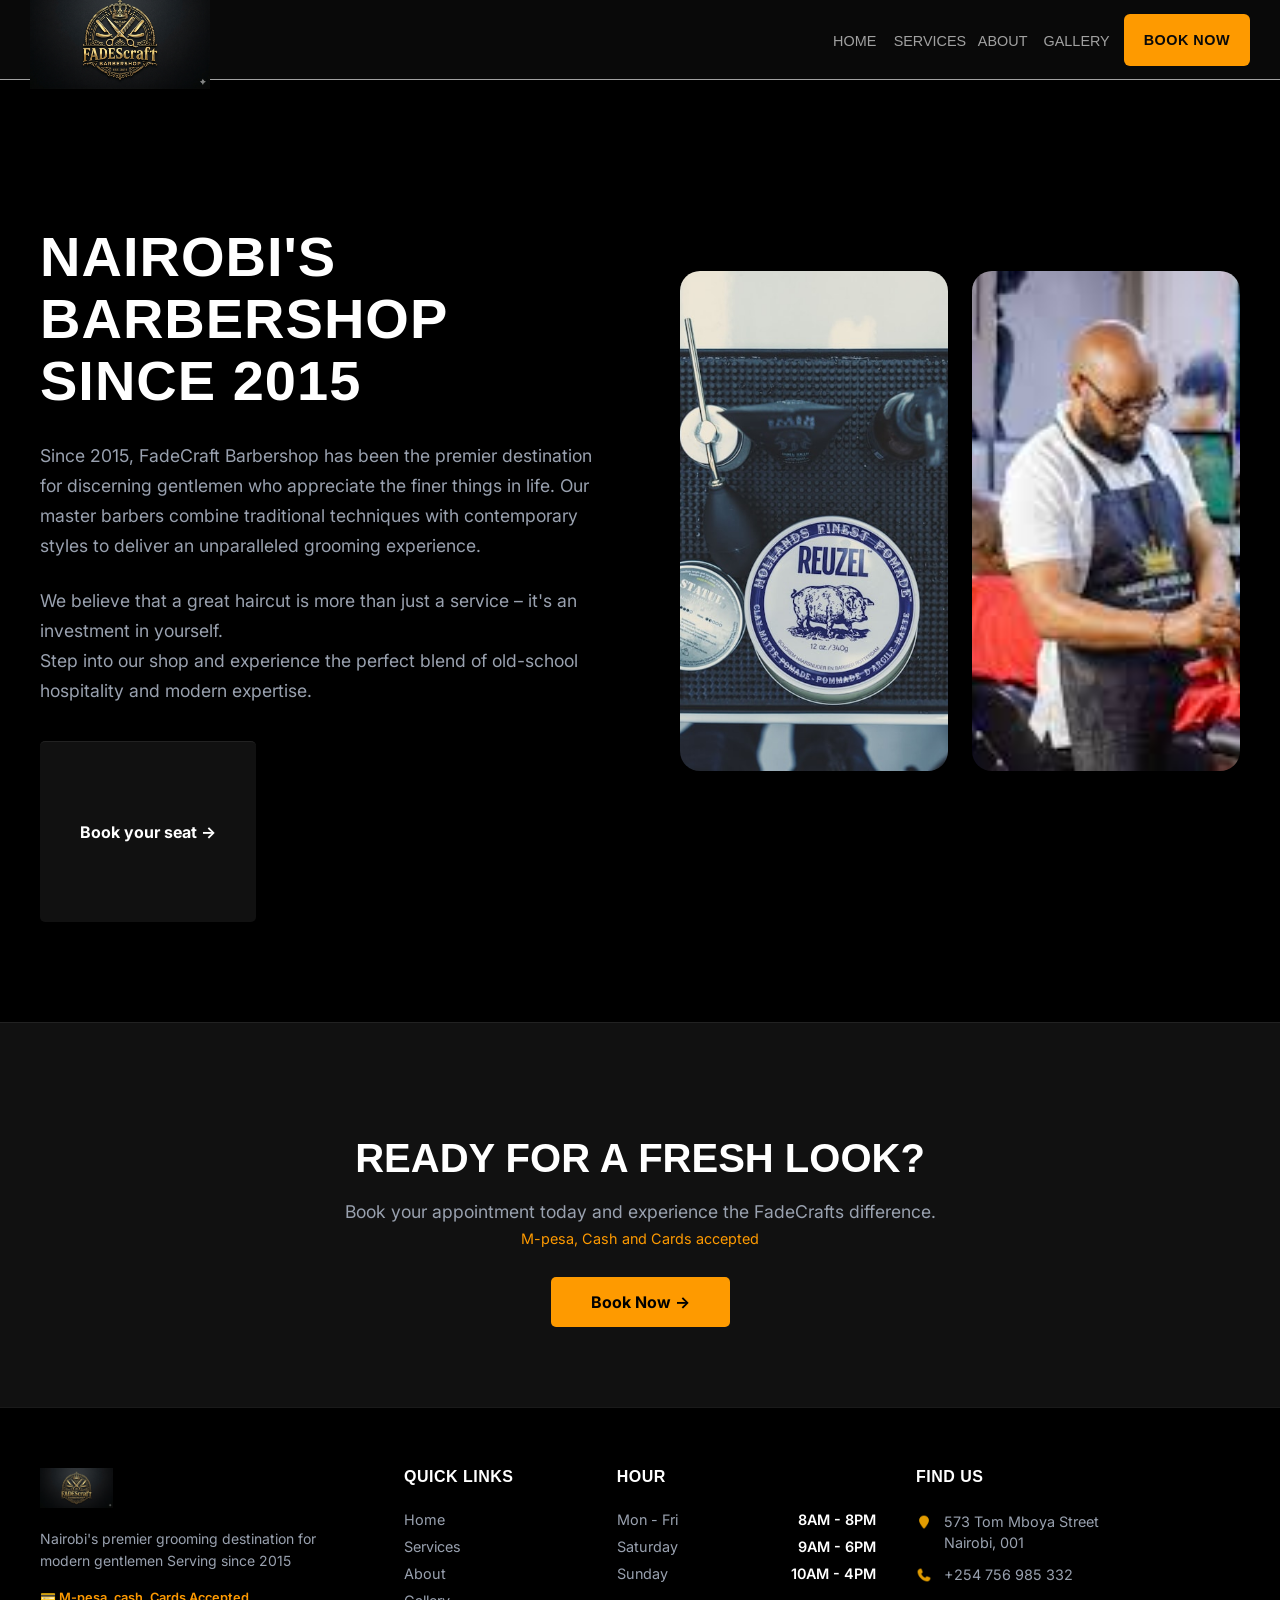
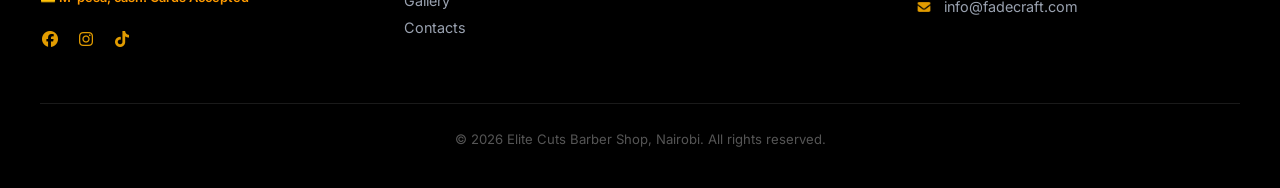
==== commit 43433854: "Modified all the remaining css files" ====
--- a/Assets/About us.html
+++ b/Assets/About us.html
@@ -10,10 +10,9 @@
       href="https://fonts.googleapis.com/css2?family=Inter:ital,opsz,wght@0,14..32,100..900;1,14..32,100..900&display=swap"
       rel="stylesheet"
     />
-    <link rel="stylesheet" href="styles/Aboutus.css" />
     <link rel="stylesheet" href="styles/navstyles.css" />
     <link rel="stylesheet" href="styles/footer.css">
-    <link rel="stylesheet" href="styles/responsiveness.css">
+    <link rel="stylesheet" href="styles/Aboutus.css" />
   </head>
   <body>
      <div id="nav-placeholder"></div>
@@ -61,7 +60,7 @@
         <div class="answer">
           <p>
             Book your appointment today and experience the FadeCrafts difference.
-            <br/><span class="mpesa-inline">M-pesa, Cash & amp; Cards accepted</span>
+            <br/><span class="mpesa-inline">M-pesa, Cash and Cards accepted</span>
           </p>
         </div>
         <div class="button-wrap">
--- a/Assets/styles/Aboutus.css
+++ b/Assets/styles/Aboutus.css
@@ -1,7 +1,7 @@
 body {
   font-family: "Inter", sans-serif;
   font-optical-sizing: auto;
-  font-weight: 700;
+  font-weight: 400;
   font-style: normal;
   background-color: #000;
 }
@@ -23,16 +23,19 @@
   align-items: center;
 }
 .about-text h2{
+  font-family: "Oswald", sans-serif;
   font-size: 3.5rem;
+  font-weight: 700;
   line-height: 1.1;
   margin-bottom: 30px;
   color: #fff;
-  text-transform: capitalize;
+  text-transform: uppercase;
+  letter-spacing: 1px;
 }
 .about-text p {
   color: #99a1af;
   font-size: 1.1rem;
-  line-height: 1.6;
+  line-height: 1.7;
   margin-bottom: 25px;
   text-align: left;
 }
@@ -47,7 +50,7 @@
   overflow: hidden;
   opacity: 0;
   transform: translateY(40px);
-  transition: opacity 0.3s ease, transform 0.3s ease;
+  transition: opacity 0.4s ease, transform 0.4s ease;
 }
 .image-wrapper.visible{
   opacity: 1;
@@ -60,23 +63,62 @@
   display: block;
 }
 .offset-up{
-  transform: translate(-40px);
+  margin-top: -60px;
 }
 .offset-down{
-  transform: translate(40px);
+  margin-top: -60px;
 }
 .button {
-  background-color: #000;
+  display: inline-block;
+  margin-top: 10px;
   color: #fff;
   padding: 15px 30px;
   text-decoration: none;
-  font-weight: bold;
+  font-weight: 700;
   border-radius: 5px;
-  display: inline-block;
 }
 .secondary{
+  background-color: #111;
+  border-top: 1px solid #222;
+  padding: 80px 40px;
+  text-align: center;
+}
+.secondary h2,
+.seco{
+  font-family: "Oswald", sans-serif;
+  font-size: 2.5rem;
+  font-weight: 700;
+  color: #fff;
+  text-transform: uppercase;
+  margin-bottom: 20px;
+}
+.secondary p{
+  color: #99a1af;
+  font-size: 1.1rem;
+  margin-bottom: 30px;
+}
+.mpesa-inline{
+  display: block;
+  color: #fe9a00;
+  font-size: 0.9rem;
+  margin-top: 8px;
+}
+.button-wrap{
+  margin-top: 20px;
+}
+.cta-btn{
+  display: inline-block;
   background-color: #fe9a00;
-  width: 100%;
+  color: #000;
+  padding: 15px 40px;
+  border-radius: 5px;
+  font-weight: 700;
+  text-decoration: none;
+  font-size: 1rem;
+  transition: background-color 0.3s ease;
+}
+.cta-btn:hover{
+  background-color: #d4820a;
 }
 @media (max-width: 1024px) {
   h3, article, .section {
@@ -94,4 +136,14 @@
   .about-text h2 {
     font-size: 2.5rem; /* Shrink large text for mobile */
   }
+  .offset-up,
+  .offset-down{
+    margin-top: 0;
+  }
+  .about-images{
+    flex-direction: colomn;
+  }
+  .image-wrapper img{
+    height: 300px;
+  }
 }
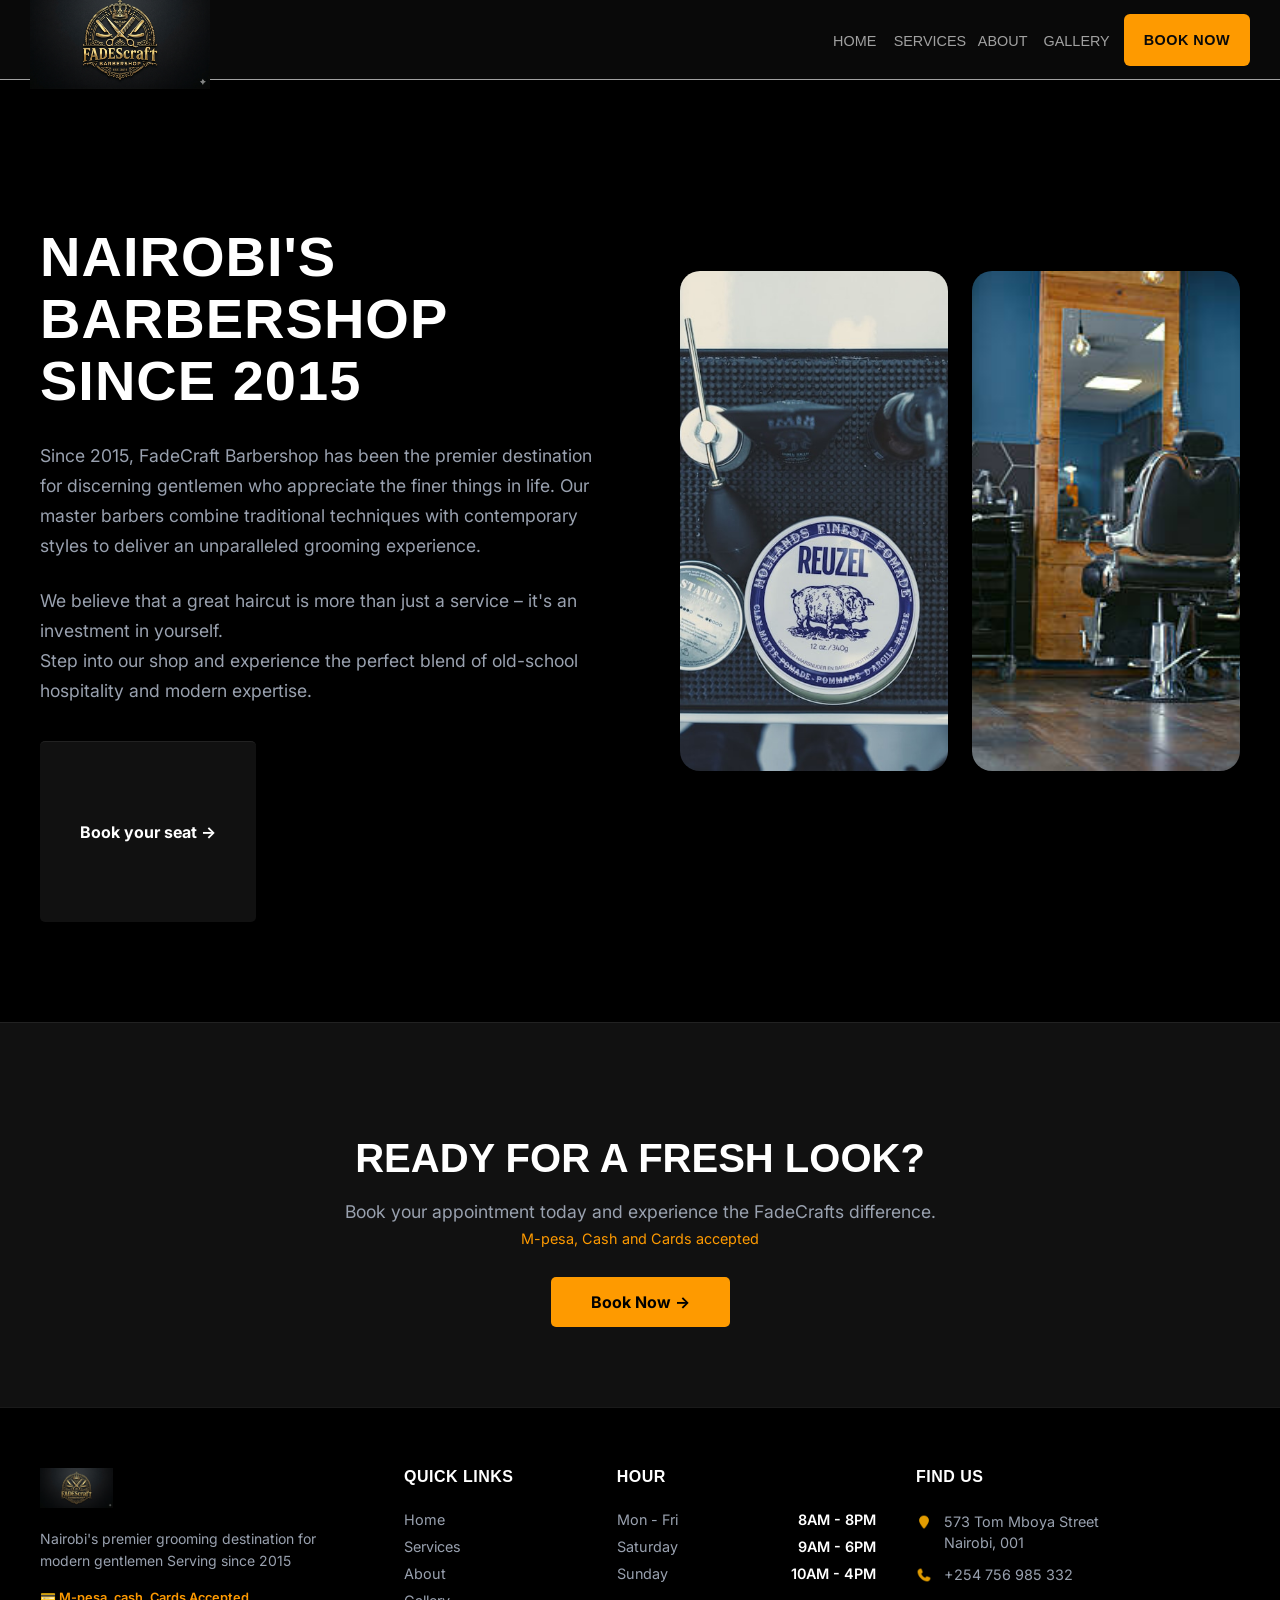
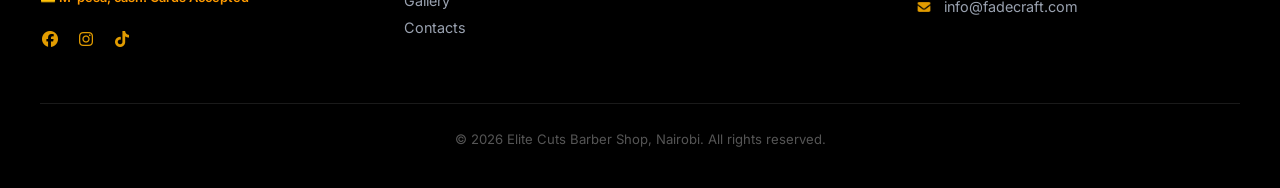
==== commit 78075474: "Bettered all js files and changed gallery images to better ones" ====
--- a/Assets/About us.html
+++ b/Assets/About us.html
@@ -46,7 +46,7 @@
               </div>
               <div class="image-wrapper offset-down">
                 <img
-                  src="images/about/barbersatwork.jpg"
+                  src="images/about/istockphoto-1441548860-612x612.jpg"
                   alt="inside FadeCraft"
                 />
               </div>
